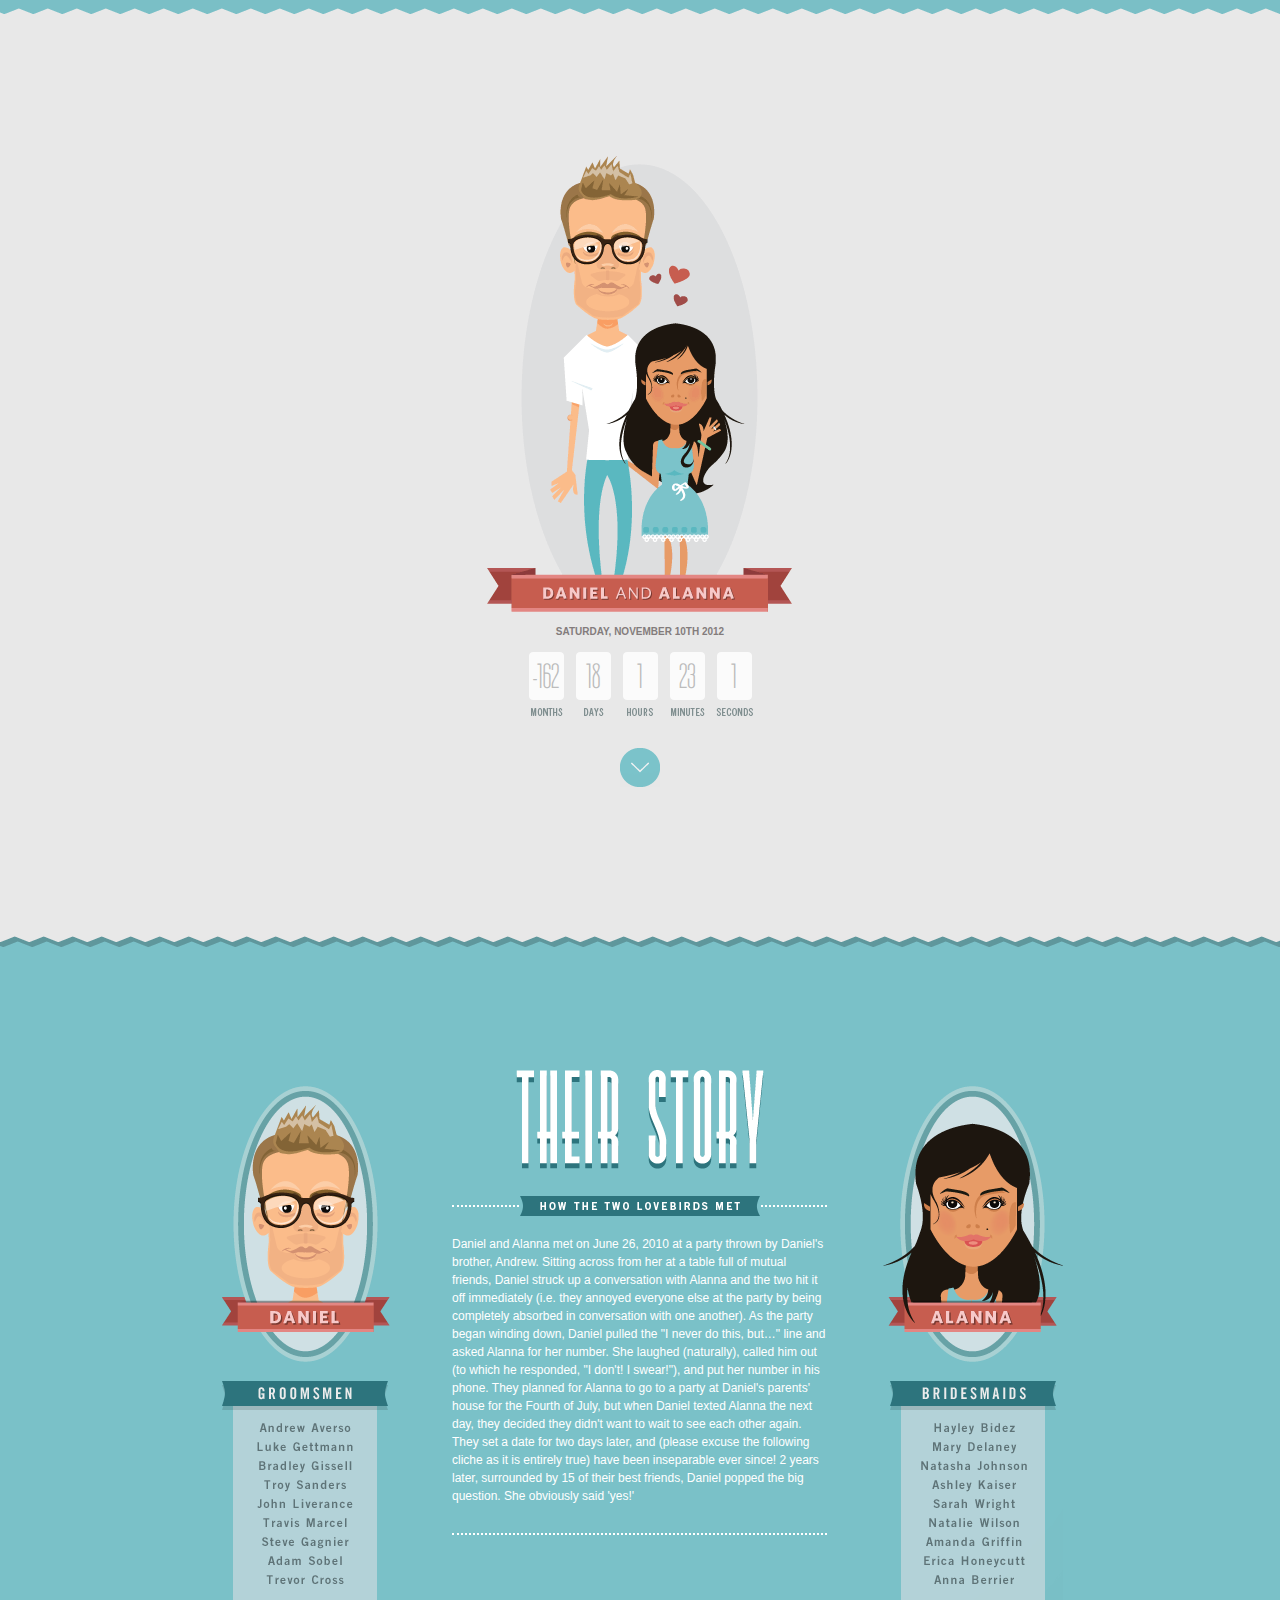
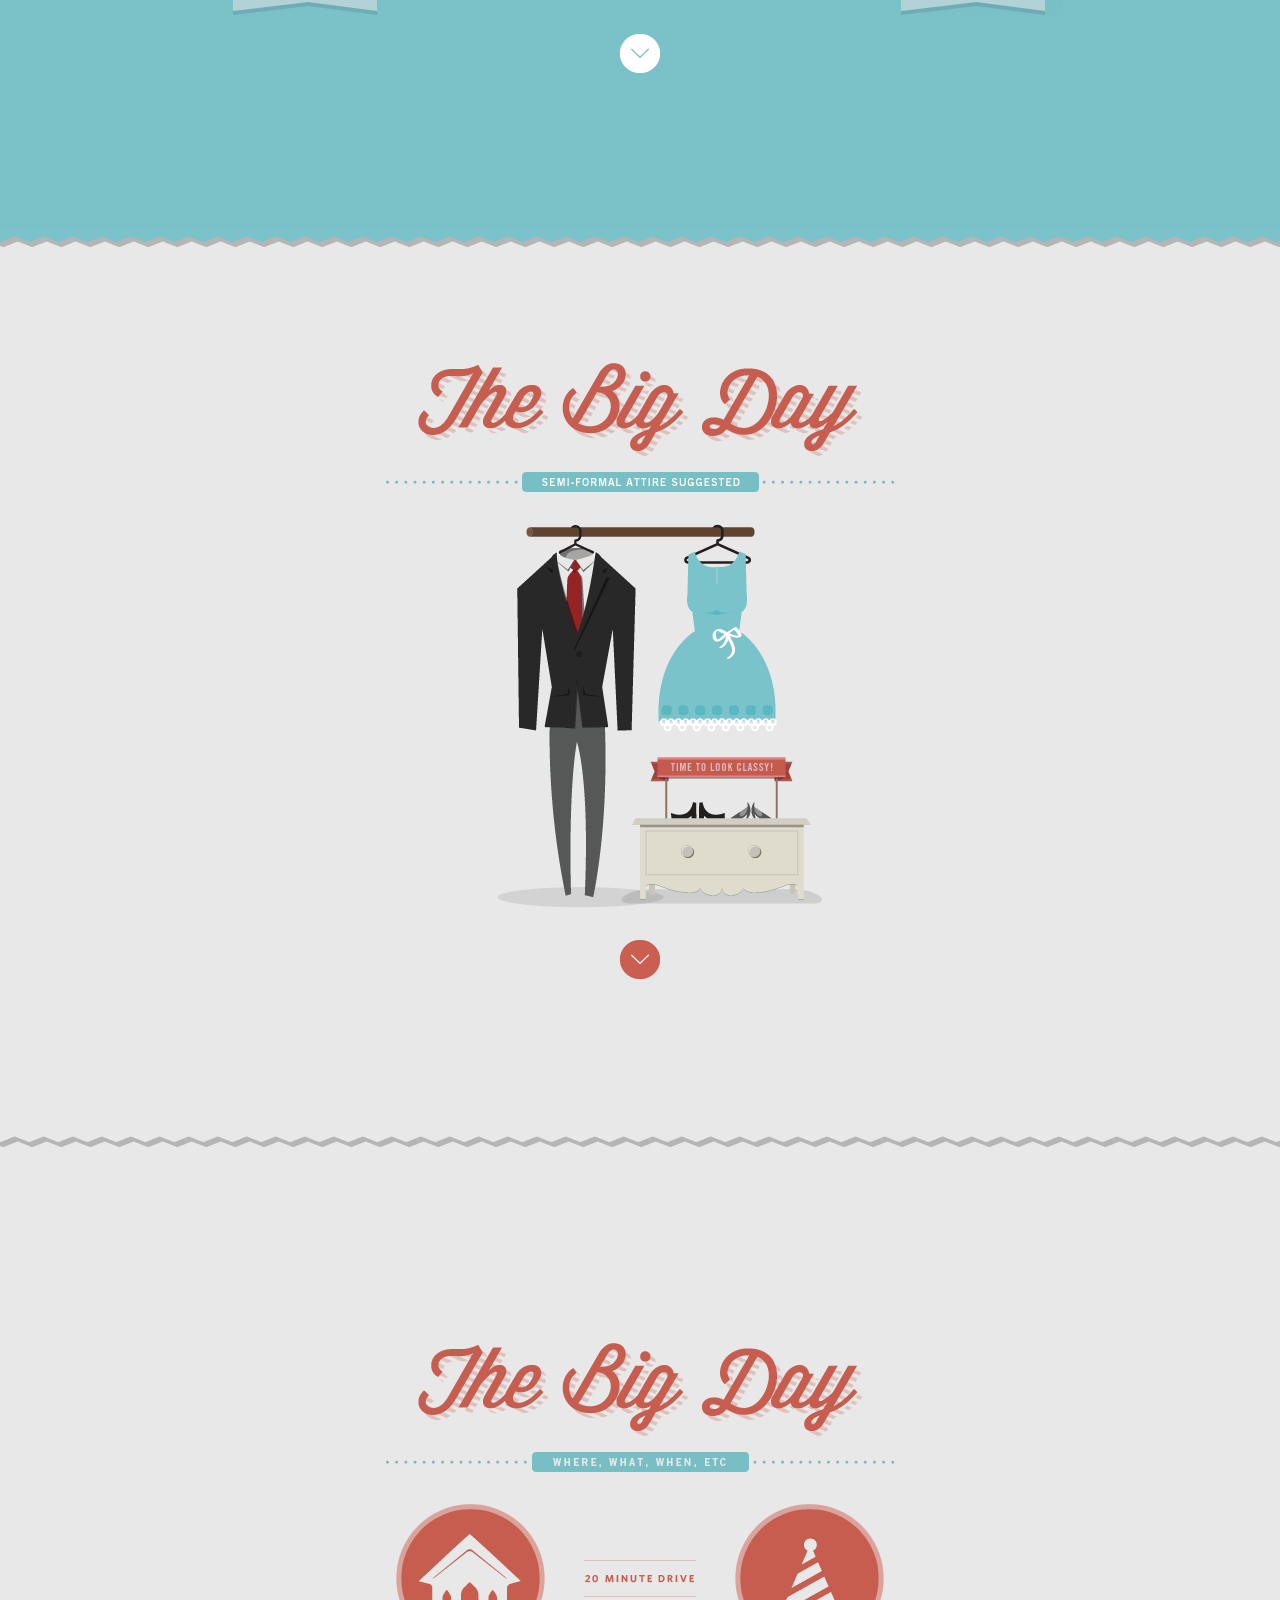
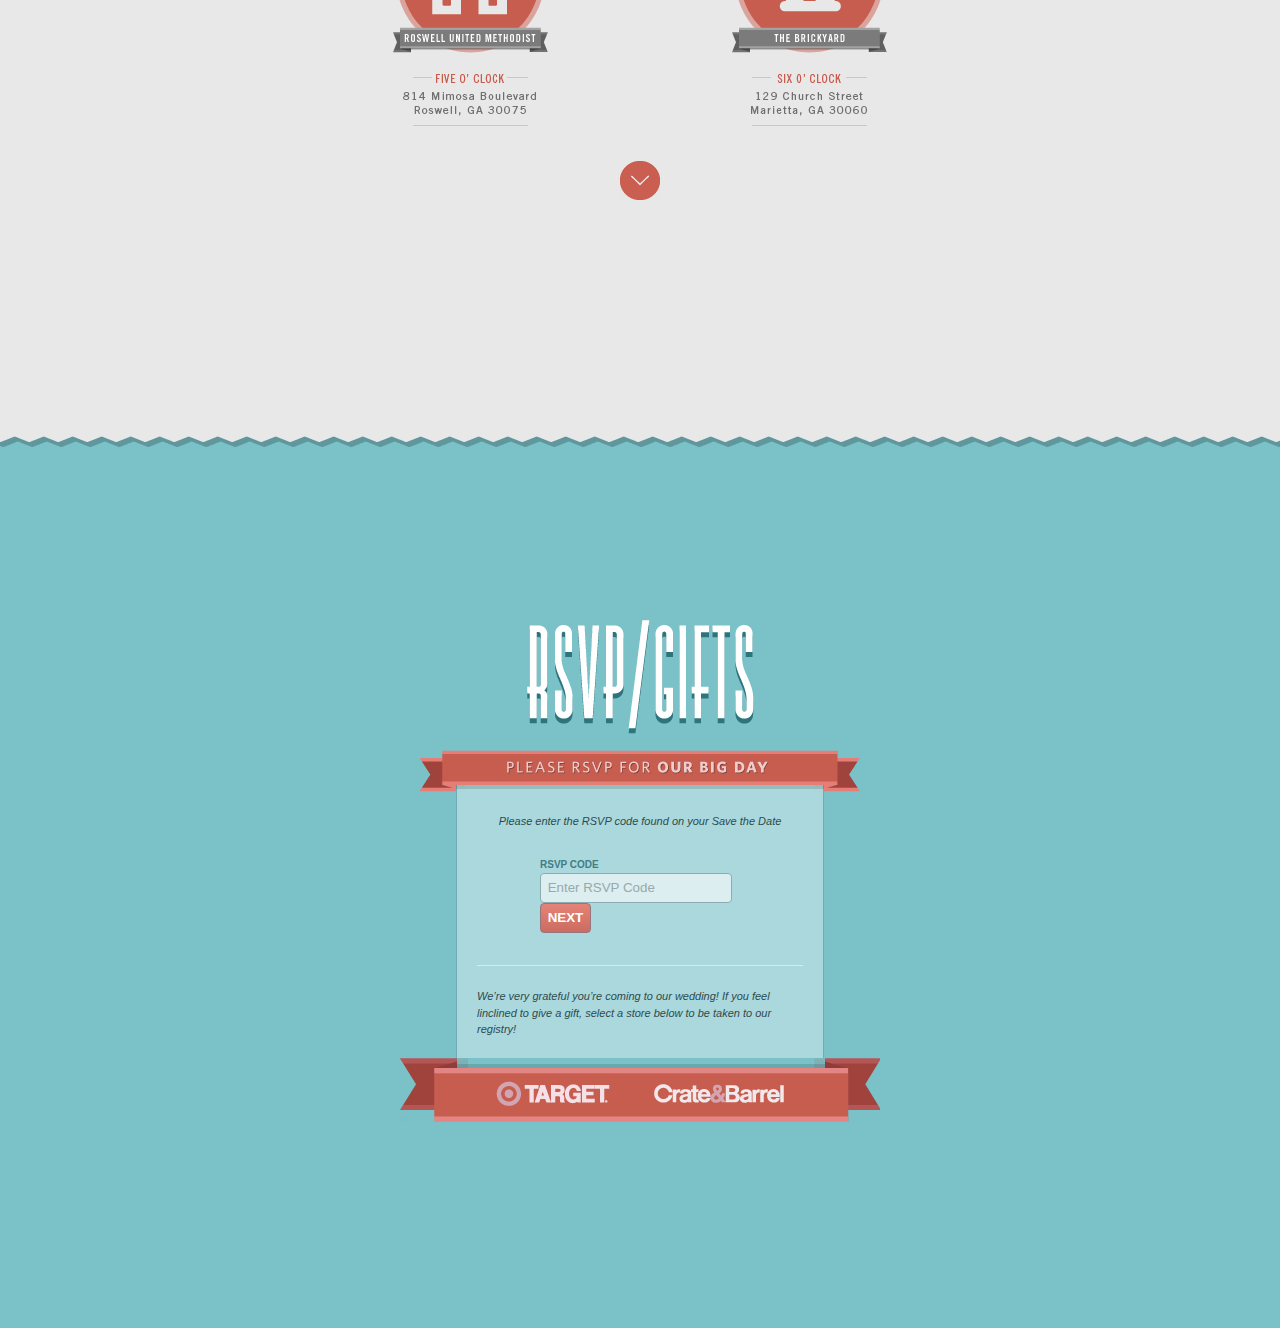
==== index.html @ b8d6d45c "initial commit" ====
<!doctype html>
<!--[if lt IE 7]> <html class="no-js lt-ie9 lt-ie8 lt-ie7" lang="en"> <![endif]-->
<!--[if IE 7]>    <html class="no-js lt-ie9 lt-ie8" lang="en"> <![endif]-->
<!--[if IE 8]>    <html class="no-js lt-ie9" lang="en"> <![endif]-->
<!--[if gt IE 8]><!--> <html class="no-js" lang="en"> <!--<![endif]-->
<head>
  <meta charset="utf-8">
  <meta http-equiv="X-UA-Compatible" content="IE=edge,chrome=1">
  <title>Daniel and Alanna's Wedding</title>
  <meta name="viewport" content="width=device-width, user-scalable=no, maximum-scale=1.0, initial-scale=1.0" />
  <link rel="stylesheet" href="css/styles.css">

  <script src="js/libs/modernizr-2.5.3.min.js"></script>
</head>
<body>
  <!--[if lt IE 7]><p class=chromeframe>Your browser is <em>ancient!</em> <a href="http://browsehappy.com/">Upgrade to a different browser</a> or <a href="http://www.google.com/chromeframe/?redirect=true">install Google Chrome Frame</a> to experience this site.</p><![endif]-->
  <!--[if gte IE 9]>
  <style type="text/css">
    .gradient {
       filter: none;
    }
  </style>
  <![endif]-->

  <section id="countdown">
    <div class="container">
      <h1>Daniel and Alanna</h1>
      <time id="wedding-time" datetime="November 10, 2012 17:00:00">Saturday, November 10th 2012</time>
      <time id="until-wedding">
        <div class="months"></div>
        <div class="days"></div>
        <div class="hours"></div>
        <div class="minutes"></div>
        <div class="seconds"></div>
      </time>
    </div>
    <div class="edge"></div>
  </section>

  <section id="their-story">
    <div class="container">
      <div class="portrait daniel">
        <figure>
          <img src="img/daniel.png" alt="Daniel the groom">
        </figure>
        <figure>
          <img src="img/groomsmen.png" alt="The Groomsmen">
        </figure>
      </div>
      <div class="story">
        <h2>Their Story</h2>
        <h4>How the Two Lovebirds Met</h4>
        <div class="story-text">
          <p>Daniel and Alanna met on June 26, 2010 at a party thrown by Daniel's brother, Andrew. Sitting across from her at a table full of mutual friends, Daniel struck up a conversation with Alanna and the two hit it off immediately (i.e. they annoyed everyone else at the party by being completely absorbed in conversation with one another). As the party began winding down, Daniel pulled the "I never do this, but…" line and asked Alanna for her number. She laughed (naturally), called him out (to which he responded, "I don't! I swear!"), and put her number in his phone. They planned for Alanna to go to a party at Daniel's parents' house for the Fourth of July, but when Daniel texted Alanna the next day, they decided they didn't want to wait to see each other again. They set a date for two days later, and (please excuse the following cliche as it is entirely true) have been inseparable ever since! 2 years later, surrounded by 15 of their best friends, Daniel popped the big question. She obviously said 'yes!'</p>
        </div>
      </div>
      <div class="portrait alanna">
        <figure>
          <img src="img/alanna.png" alt="Alanna the bride">
        </figure>
        <figure>
          <img src="img/bridesmaids.png" alt="The Bridesmaids">
        </figure>
      </div>
    </div>
    <div class="edge"></div>
  </section>

  <section id="clothes">
    <div class="container">
      <h1>The Big Day</h1>
      <h3>Semi-Formal Attire Suggested</h3>
      <figure></figure>
    </div>
    <div class="edge"></div>
  </section>

  <section id="directions">
    <div class="container">
      <h1>The Big Day</h1>
      <h3>Where, What, When, Etc</h3>
      <a class="location roswell-united" href="https://maps.google.com/maps?q=814+mimosa+blvd+roswell+ga&hnear=814+Mimosa+Blvd,+Roswell,+Georgia+30075&gl=us&t=m&z=16">Roswell United Methodist Church</a>
      <div class="drive">20 Minute Drive</div>
      <a class="location brickyard" href="https://maps.google.com/maps?q=129+Church+Street,+Marietta,+GA&hl=en&sll=34.021044,-84.363713&sspn=0.014957,0.015707&oq=129+church+street+mari&gl=us&hnear=129+Church+St,+Marietta,+Georgia+30060&t=m&z=17">The Brickyard</a>
    </div>
    <div class="edge"></div>
  </section>

  <section id="rsvp">
    <div class="container">
      <h1>RSVP/GIFTS</h1>
      <h3>Please RSVP For Our Big Day</h3>
      <div class="inner-form">
        <div class="code">
          <em>Please enter the RSVP code found on your Save the Date</em>
          <div class="rsvp-code">
            <label for="rsvp-input">RSVP Code</label>
            <input id="rsvp-input" type="text" title="Enter RSVP Code">
            <button id="rsvp-submit" class="submit">Next</button>
          </div>
        </div>
        <p>We’re very grateful you’re coming to our wedding! If you feel linclined to give a gift, select a store below to be taken to our registry!</p>
      </div>
      <footer>
        <a class="target" href="http://www.target.com/wedd/registry/7p5FAXwkUhWuzwPChYhQJQ"></a>
        <a class="cb" href="http://www.crateandbarrel.com/"></a>
      </footer>
    </div>
  </section>

  <script src="//ajax.googleapis.com/ajax/libs/jquery/1.7.1/jquery.min.js"></script>
  <script>window.jQuery || document.write('<script src="js/libs/jquery-1.7.1.min.js"><\/script>')</script>
  <script src="js/libs/jquery.scrollTo.js"></script>
  <script src="js/averso.home.js"></script>

  <script>
    var _gaq=[['_setAccount','UA-34333397-1'],['_trackPageview']];
    (function(d,t){var g=d.createElement(t),s=d.getElementsByTagName(t)[0];
    g.src=('https:'==location.protocol?'//ssl':'//www')+'.google-analytics.com/ga.js';
    s.parentNode.insertBefore(g,s)}(document,'script'));
  </script>
</body>
</html>
---- css/styles.css ----
@import url(http://fonts.googleapis.com/css?family=Tulpen+One);
html, body, div, span, applet, object, iframe,
h1, h2, h3, h4, h5, h6, p, blockquote, pre,
a, abbr, acronym, address, big, cite, code,
del, dfn, em, img, ins, kbd, q, s, samp,
small, strike, strong, sub, sup, tt, var,
b, u, i, center,
dl, dt, dd, ol, ul, li,
fieldset, form, label, legend,
table, caption, tbody, tfoot, thead, tr, th, td,
article, aside, canvas, details, embed,
figure, figcaption, footer, header, hgroup,
menu, nav, output, ruby, section, summary,
time, mark, audio, video {
  margin: 0;
  padding: 0;
  border: 0;
  font-size: 100%;
  font: inherit;
  vertical-align: baseline; }

article, aside, details, figcaption, figure,
footer, header, hgroup, menu, nav, section {
  display: block; }

body {
  line-height: 1; }

ol, ul {
  list-style: none; }

blockquote, q {
  quotes: none; }

blockquote:before, blockquote:after,
q:before, q:after {
  content: '';
  content: none; }

table {
  border-collapse: collapse;
  border-spacing: 0; }

body {
  font-family: Verdana, tahoma, sans-serif; }

section {
  position: relative;
  width: 100%;
  padding-top: 28px; }
  section .container {
    position: relative;
    max-width: 960px;
    margin: 0 auto;
    text-align: center;
    -webkit-transition-property: top;
    -webkit-transition-duration: 20ms; }
    section .container:after {
      content: ".";
      display: block;
      height: 0;
      clear: both;
      visibility: hidden;
      zoom: 1; }
  section nav {
    width: 40px;
    height: 39px;
    margin: 2em auto 0 auto;
    cursor: pointer;
    clear: both;
    background-image: url("../img/nav-btns.png"); }
    @media (-webkit-min-device-pixel-ratio: 2), (-moz-min-device-pixel-ratio: 2) {
      section nav {
        background-image: url("../img/nav-btns@2x.png");
        -webkit-background-size: 40px 39px; } }
  section .edge {
    position: absolute;
    bottom: -19px;
    left: 0;
    display: block;
    border: 0;
    width: 100%;
    height: 19px;
    margin: 0;
    background-image: url("../img/topper.png");
    background-color: transparent;
    background-repeat: repeat-x;
    background-position: top left; }
  @media screen and (max-width: 520px) {
    section {
      padding: 42px 0; }
      section nav {
        display: none; } }

#countdown, #clothes, #directions {
  background-color: #e8e8e8; }

#their-story, #rsvp {
  background-color: #7ac1c8; }

#countdown h1 {
  display: block;
  width: 306px;
  height: 457px;
  font-size: 1px;
  color: #E8E8E8;
  margin: 0 auto;
  background-image: url("../img/bride-and-groom.png");
  background-position: top center;
  background-repeat: no-repeat; }
  @media (-webkit-min-device-pixel-ratio: 2), (-moz-min-device-pixel-ratio: 2) {
    #countdown h1 {
      background-image: url("../img/bride-and-groom@2x.png");
      -webkit-background-size: 306px 457px; } }
#countdown:before {
  content: ' ';
  position: absolute;
  top: 0;
  left: 0;
  display: block;
  border: 0;
  width: 100%;
  height: 14px;
  margin: 0;
  background-image: url("../img/topper-dark.png");
  background-repeat: repeat-x;
  background-position: top left; }
#countdown #wedding-time {
  color: #837c7c;
  font-size: 10px;
  font-weight: bold;
  text-align: center;
  text-transform: uppercase;
  margin: 1.5em 0;
  display: block; }
#countdown #until-wedding {
  display: block;
  width: 235px;
  margin: 0 auto 0 auto;
  font-family: 'Tulpen One', cursive;
  font-size: 36px;
  color: #bcbcbc; }
  #countdown #until-wedding:after {
    content: ".";
    display: block;
    height: 0;
    clear: both;
    visibility: hidden;
    zoom: 1; }
  #countdown #until-wedding div {
    display: block;
    float: left;
    width: 37px;
    height: 57px;
    padding-top: 7px;
    margin: 0 5px;
    background-image: url("../img/countdown-sprite.png");
    background-position: no-repeat; }
    @media (-webkit-min-device-pixel-ratio: 2), (-moz-min-device-pixel-ratio: 2) {
      #countdown #until-wedding div {
        background-image: url("../img/countdown-sprite@2x.png");
        -webkit-background-size: 37px 320px; } }
  #countdown #until-wedding .days {
    background-position: 0 -64px; }
  #countdown #until-wedding .hours {
    background-position: 0 -128px; }
  #countdown #until-wedding .minutes {
    background-position: 0 -192px; }
  #countdown #until-wedding .seconds {
    background-position: 0 -256px; }
@media screen and (max-width: 520px) {
  #countdown {
    padding-top: 28px; }
    #countdown h1 {
      width: 240px;
      height: 319px;
      background-image: url("../img/bride-and-groom-mobile.png"); }
    #countdown #wedding-time {
      margin: 1em 0; } }
    @media screen and (max-width: 520px) and (-webkit-min-device-pixel-ratio: 2), screen and (max-width: 520px) and (-moz-min-device-pixel-ratio: 2) {
      #countdown h1 {
        background-image: url("../img/bride-and-groom-mobile@2x.png");
        -webkit-background-size: 240px 319px; } }

#their-story .portrait {
  width: 180px;
  float: left;
  margin: 0 56px; }
  #their-story .portrait figure {
    margin: 1em 0; }
#their-story .story {
  width: 375px;
  float: left;
  margin-bottom: 2em; }
  #their-story .story h2 {
    position: relative;
    width: 248px;
    height: 99px;
    text-indent: -3000px;
    overflow: hidden;
    margin: 0 auto;
    background-image: url("../img/their-story.png");
    background-repeat: no-repeat;
    background-position: top center; }
    @media (-webkit-min-device-pixel-ratio: 2), (-moz-min-device-pixel-ratio: 2) {
      #their-story .story h2 {
        background-image: url("../img/their-story@2x.png");
        -webkit-background-size: 248px 99px; } }
  #their-story .story h4 {
    position: relative;
    width: 240px;
    height: 20px;
    top: 11px;
    text-indent: -3000px;
    overflow: hidden;
    background-image: url("../img/their-story-banner.png");
    background-repeat: no-repeat;
    background-position: top left;
    margin: 1em auto 0 auto; }
    @media (-webkit-min-device-pixel-ratio: 2), (-moz-min-device-pixel-ratio: 2) {
      #their-story .story h4 {
        background-image: url("../img/their-story-banner@2x.png");
        -webkit-background-size: 240px 20px; } }
  #their-story .story .story-text {
    border-top: 2px dotted white;
    border-bottom: 2px dotted white;
    padding: 1em 0; }
  #their-story .story p {
    color: #ffffff;
    font-size: 12px;
    line-height: 1.5em;
    text-align: left;
    margin: 1em 0; }
#their-story .edge {
  background-position: 0 -19px; }
#their-story nav {
  background-position: 0 -39px; }
@media screen and (max-width: 1000px) {
  #their-story .portrait {
    display: none; }
  #their-story .story {
    float: none;
    margin: 0 auto; } }
@media screen and (max-width: 400px) {
  #their-story .story {
    width: 300px;
    font-size: 9px; } }

#clothes h1 {
  width: 445px;
  height: 93px;
  text-indent: -3000px;
  overflow: hidden;
  margin: 0 auto;
  background-image: url("../img/big-day.png");
  background-repeat: no-repeat;
  background-position: top center; }
  @media (-webkit-min-device-pixel-ratio: 2), (-moz-min-device-pixel-ratio: 2) {
    #clothes h1 {
      background-image: url("../img/big-day@2x.png");
      -webkit-background-size: 445px 93px; } }
#clothes h3 {
  max-width: 509px;
  height: 20px;
  text-indent: -3000px;
  overflow: hidden;
  background-image: url("../img/semi-formal-banner.png");
  background-repeat: no-repeat;
  background-position: top center;
  margin: 1em auto 2em auto; }
  @media (-webkit-min-device-pixel-ratio: 2), (-moz-min-device-pixel-ratio: 2) {
    #clothes h3 {
      background-image: url("../img/semi-formal-banner@2x.png");
      -webkit-background-size: 509px 20px; } }
#clothes figure {
  width: 363px;
  height: 384px;
  margin: 0 auto;
  background-image: url("../img/clothes.png");
  background-repeat: no-repeat;
  background-position: top center; }
  @media (-webkit-min-device-pixel-ratio: 2), (-moz-min-device-pixel-ratio: 2) {
    #clothes figure {
      background-image: url("../img/clothes@2x.png");
      -webkit-background-size: 363px 384px; } }
#clothes nav {
  background-position: 0 -78px; }
@media screen and (max-width: 600px) {
  #clothes h1 {
    width: 280px;
    height: 59px;
    background-image: url("../img/big-day-mobile.png"); }
  #clothes figure {
    width: 261px;
    height: 289px;
    background-image: url("../img/clothes-mobile.png"); } }
  @media screen and (max-width: 600px) and (-webkit-min-device-pixel-ratio: 2), screen and (max-width: 600px) and (-moz-min-device-pixel-ratio: 2) {
    #clothes h1 {
      background-image: url("../img/big-day-mobile@2x.png");
      -webkit-background-size: 280px 59px; } }
  @media screen and (max-width: 600px) and (-webkit-min-device-pixel-ratio: 2), screen and (max-width: 600px) and (-moz-min-device-pixel-ratio: 2) {
    #clothes figure {
      background-image: url("../img/clothes-mobile@2x.png");
      -webkit-background-size: 261px 289px; } }

#directions h1 {
  width: 445px;
  height: 93px;
  text-indent: -3000px;
  overflow: hidden;
  margin: 0 auto;
  background-image: url("../img/big-day.png");
  background-repeat: no-repeat;
  background-position: top center; }
  @media (-webkit-min-device-pixel-ratio: 2), (-moz-min-device-pixel-ratio: 2) {
    #directions h1 {
      background-image: url("../img/big-day@2x.png");
      -webkit-background-size: 445px 93px; } }
#directions h3 {
  max-width: 509px;
  height: 20px;
  text-indent: -3000px;
  overflow: hidden;
  background-image: url("../img/where-banner.png");
  background-repeat: no-repeat;
  background-position: top center;
  margin: 1em auto 2em auto; }
  @media (-webkit-min-device-pixel-ratio: 2), (-moz-min-device-pixel-ratio: 2) {
    #directions h3 {
      background-image: url("../img/where-banner@2x.png");
      -webkit-background-size: 509px 20px; } }
#directions .location, #directions .drive {
  display: inline-block;
  margin: 0 1em;
  background-repeat: no-repeat;
  background-position: center center;
  text-indent: -3000px;
  overflow: hidden; }
#directions .roswell-united {
  width: 155px;
  height: 222px;
  background-image: url("../img/roswell-united.png"); }
  @media (-webkit-min-device-pixel-ratio: 2), (-moz-min-device-pixel-ratio: 2) {
    #directions .roswell-united {
      background-image: url("../img/roswell-united@2x.png");
      -webkit-background-size: 155px 222px; } }
#directions .drive {
  vertical-align: top;
  width: 112px;
  height: 150px;
  background-image: url("../img/20-min.png"); }
  @media (-webkit-min-device-pixel-ratio: 2), (-moz-min-device-pixel-ratio: 2) {
    #directions .drive {
      background-image: url("../img/20-min@2x.png");
      -webkit-background-size: 112px 37px; } }
#directions .brickyard {
  width: 155px;
  height: 222px;
  background-image: url("../img/brickyard.png"); }
  @media (-webkit-min-device-pixel-ratio: 2), (-moz-min-device-pixel-ratio: 2) {
    #directions .brickyard {
      background-image: url("../img/brickyard@2x.png");
      -webkit-background-size: 155px 222px; } }
#directions nav {
  background-position: 0 -78px; }
@media screen and (max-width: 600px) {
  #directions h1 {
    width: 280px;
    height: 59px;
    background-image: url("../img/big-day-mobile.png"); }
  #directions .location {
    display: block;
    margin: 1em auto; }
  #directions .roswell-united {
    width: 155px;
    height: 265px;
    background-image: url("../img/roswell-united-mobile.png"); }
  #directions .drive {
    display: block;
    margin: 0 auto;
    vertical-align: top;
    width: 217px;
    height: 22px;
    margin: 4em auto;
    background-image: url("../img/20-min-mobile.png"); }
  #directions .brickyard {
    width: 155px;
    height: 265px;
    background-image: url("../img/brickyard-mobile.png"); } }
  @media screen and (max-width: 600px) and (-webkit-min-device-pixel-ratio: 2), screen and (max-width: 600px) and (-moz-min-device-pixel-ratio: 2) {
    #directions h1 {
      background-image: url("../img/big-day-mobile@2x.png");
      -webkit-background-size: 280px 59px; } }
  @media screen and (max-width: 600px) and (-webkit-min-device-pixel-ratio: 2), screen and (max-width: 600px) and (-moz-min-device-pixel-ratio: 2) {
    #directions .roswell-united {
      background-image: url("../img/roswell-united-mobile@2x.png");
      -webkit-background-size: 155px 265px; } }
  @media screen and (max-width: 600px) and (-webkit-min-device-pixel-ratio: 2), screen and (max-width: 600px) and (-moz-min-device-pixel-ratio: 2) {
    #directions .drive {
      background-image: url("../img/20-min-mobile@2x.png");
      -webkit-background-size: 217px 22px; } }
  @media screen and (max-width: 600px) and (-webkit-min-device-pixel-ratio: 2), screen and (max-width: 600px) and (-moz-min-device-pixel-ratio: 2) {
    #directions .brickyard {
      background-image: url("../img/brickyard-mobile@2x.png");
      -webkit-background-size: 155px 265px; } }

#rsvp h1, #rsvp h3, #rsvp h4 {
  width: 227px;
  height: 114px;
  text-indent: -3000px;
  overflow: hidden;
  margin: 0 auto;
  background-image: url("../img/rsvp-title.png");
  background-repeat: no-repeat; }
  @media (-webkit-min-device-pixel-ratio: 2), (-moz-min-device-pixel-ratio: 2) {
    #rsvp h1, #rsvp h3, #rsvp h4 {
      background-image: url("../img/rsvp-title@2x.png");
      -webkit-background-size: 227px 114px; } }
#rsvp h3 {
  width: 440px;
  height: 42px;
  margin: 1em auto 0 auto;
  background-image: url("../img/rsvp-header.png"); }
  @media (-webkit-min-device-pixel-ratio: 2), (-moz-min-device-pixel-ratio: 2) {
    #rsvp h3 {
      background-image: url("../img/rsvp-header@2x.png");
      -webkit-background-size: 440px 42px; } }
#rsvp footer {
  width: 480px;
  height: 64px;
  margin: 0 auto;
  background-image: url("../img/rsvp-footer.png"); }
  @media (-webkit-min-device-pixel-ratio: 2), (-moz-min-device-pixel-ratio: 2) {
    #rsvp footer {
      background-image: url("../img/rsvp-footer@2x.png");
      -webkit-background-size: 480px 64px; } }
  #rsvp footer a {
    display: inline-block;
    position: relative;
    top: 16px;
    height: 42px;
    margin: 0 20px; }
  #rsvp footer .target {
    width: 114px;
    background-image: url("../img/target.png"); }
    @media (-webkit-min-device-pixel-ratio: 2), (-moz-min-device-pixel-ratio: 2) {
      #rsvp footer .target {
        background-image: url("../img/target@2x.png");
        -webkit-background-size: 114px 42px; } }
  #rsvp footer .cb {
    width: 130px;
    background-image: url("../img/crate-barrel.png"); }
    @media (-webkit-min-device-pixel-ratio: 2), (-moz-min-device-pixel-ratio: 2) {
      #rsvp footer .cb {
        background-image: url("../img/crate-barrel@2x.png");
        -webkit-background-size: 130px 42px; } }
#rsvp .inner-form {
  width: 326px;
  padding: 20px;
  background-color: #abd8dc;
  margin: 0 auto;
  border-left: 1px solid #6eadb4;
  border-right: 1px solid #6eadb4; }
  #rsvp .inner-form em {
    font-style: italic;
    font-size: 11px;
    color: #2d4b4f; }
  #rsvp .inner-form .code {
    position: relative; }
  #rsvp .inner-form .error {
    position: absolute;
    top: 80px;
    left: 0;
    width: 100%;
    font-size: 11px;
    color: #2d4b4f; }
    #rsvp .inner-form .error figure {
      position: relative;
      top: 2px;
      left: -5px;
      display: inline-block; }
    #rsvp .inner-form .error a {
      font-weight: bolder;
      color: #e2260c;
      text-decoration: none; }
  #rsvp .inner-form .rsvp-code {
    text-align: left;
    width: 200px;
    margin: 2em auto; }
  #rsvp .inner-form p {
    text-align: left;
    font-style: italic;
    color: #2d4b4f;
    font-size: 11px;
    line-height: 1.5em;
    border-top: 1px solid #d5ecee;
    padding-top: 2em; }
@media screen and (max-width: 520px) {
  #rsvp h1 {
    width: 198px;
    height: 101px;
    background-image: url("../img/rsvp-title-mobile.png"); }
  #rsvp h3 {
    position: relative;
    width: 302px;
    height: 29px;
    margin-top: 1em;
    background-image: url("../img/rsvp-header-mobile.png");
    z-index: 20; }
  #rsvp .inner-form {
    position: relative;
    top: -13px;
    width: 100%;
    padding: 3em 0;
    border-left: 0;
    border-right: 0;
    border-top: 1px solid #6eadb4;
    border-bottom: 1px solid #6eadb4;
    font-size: 9px;
    z-index: 10; }
    #rsvp .inner-form .code {
      margin: 0 10px; }
    #rsvp .inner-form p {
      margin: 0 10px; }
  #rsvp footer {
    width: 100%;
    height: 40px;
    margin: 0;
    border-top: 5px solid #e38683;
    border-bottom: 5px solid #e38683;
    background-image: none;
    background-color: #c75d4f;
    overflow: hidden; }
    #rsvp footer a {
      top: 0;
      margin: 0 15px; } }
  @media screen and (max-width: 520px) and (-webkit-min-device-pixel-ratio: 2), screen and (max-width: 520px) and (-moz-min-device-pixel-ratio: 2) {
    #rsvp h1 {
      background-image: url("../img/rsvp-title-mobile@2x.png");
      -webkit-background-size: 198px 101px; } }
  @media screen and (max-width: 520px) and (-webkit-min-device-pixel-ratio: 2), screen and (max-width: 520px) and (-moz-min-device-pixel-ratio: 2) {
    #rsvp h3 {
      background-image: url("../img/rsvp-header-mobile@2x.png");
      -webkit-background-size: 302px 29px; } }

form {
  text-align: left; }
  form .form-name {
    float: left; }
    form .form-name input {
      width: 145px; }
  form .form-name:first-child {
    margin-right: 10px; }
  form .email {
    clear: both;
    padding-top: 0.5em; }
    form .email input {
      width: 313px; }
  form .attendees {
    clear: both;
    padding: 1em 0;
    color: #ffffff;
    font-size: 12px;
    font-style: italic; }
    form .attendees li {
      float: left;
      margin: 4px 10px 18px 0; }
    form .attendees .text {
      margin-top: 7px; }
      form .attendees .text strong {
        color: #417d85;
        display: inline-block;
        padding: 6px;
        margin: 0 4px;
        background-color: #c7ebee;
        -webkit-border-radius: 5px;
        -moz-border-radius: 5px;
        border-radius: 5px; }
  form .submit-container {
    width: 100%;
    margin-bottom: 1em;
    text-align: right; }
    form .submit-container .submit {
      padding: .5em 1em;
      margin-right: 23px; }
  form.mobile .form-name input {
    width: 130px; }
  form.mobile .email input {
    width: 282px; }
  form.mobile .attendees {
    font-size: 9px; }
  form.mobile .submit-container {
    margin-bottom: 0; }
    form.mobile .submit-container .submit {
      margin-right: 6px; }

input[type=text], textarea {
  margin: 0;
  padding: .5em;
  border: 0;
  color: #98a9ab;
  background-color: #dceef0;
  -webkit-border-radius: 4px;
  -moz-border-radius: 4px;
  border-radius: 4px;
  border: 1px solid #89adb0;
  resize: none; }

input[type=radio] {
  position: relative;
  top: 5px;
  margin: 0 4px 0 0;
  padding: 0;
  border: 0;
  width: 19px;
  height: 19px;
  cursor: pointer;
  content: url("../img/checkbox.png"); }

input[type=radio]:checked {
  content: url("../img/checkbox-checked.png"); }

.submit {
  color: #ffffff;
  text-transform: uppercase;
  border: 1px solid #95757e;
  padding: 0.5em;
  font-weight: bolder;
  -webkit-border-radius: 4px;
  -moz-border-radius: 4px;
  border-radius: 4px;
  background: #e48376;
  /* Old browsers */
  background: -moz-linear-gradient(top, #e48376 0%, #cc6b5f 100%);
  /* FF3.6+ */
  background: -webkit-gradient(linear, left top, left bottom, color-stop(0%, #e48376), color-stop(100%, #cc6b5f));
  /* Chrome,Safari4+ */
  background: -webkit-linear-gradient(top, #e48376 0%, #cc6b5f 100%);
  /* Chrome10+,Safari5.1+ */
  background: -o-linear-gradient(top, #e48376 0%, #cc6b5f 100%);
  /* Opera 11.10+ */
  background: -ms-linear-gradient(top, #e48376 0%, #cc6b5f 100%);
  /* IE10+ */
  filter: progid:DXImageTransform.Microsoft.gradient(startColorstr='#e48376', endColorstr='#cc6b5f',GradientType=0 );
  /* IE6-8 */
  cursor: pointer; }
  .submit:hover, .submit:active {
    background: #cc6b5f;
    /* Old browsers */
    background: -moz-linear-gradient(top, #cc6b5f 0%, #e48376 100%);
    /* FF3.6+ */
    background: -webkit-gradient(linear, left top, left bottom, color-stop(0%, #cc6b5f), color-stop(100%, #e48376));
    /* Chrome,Safari4+ */
    background: -webkit-linear-gradient(top, #cc6b5f 0%, #e48376 100%);
    /* Chrome10+,Safari5.1+ */
    background: -o-linear-gradient(top, #cc6b5f 0%, #e48376 100%);
    /* Opera 11.10+ */
    background: -ms-linear-gradient(top, #cc6b5f 0%, #e48376 100%);
    /* IE10+ */
    filter: progid:DXImageTransform.Microsoft.gradient(startColorstr='#cc6b5f', endColorstr='#e48376',GradientType=0 );
    /* IE6-8 */ }

input.entered, textarea {
  color: #2d4b4f; }

label {
  font-size: 10px;
  color: #417d85;
  clear: both;
  font-weight: bolder;
  display: block;
  text-transform: uppercase;
  margin-bottom: 0.25em;
  cursor: pointer; }

textarea {
  width: 313px; }

form.mobile textarea {
  width: 282px; }
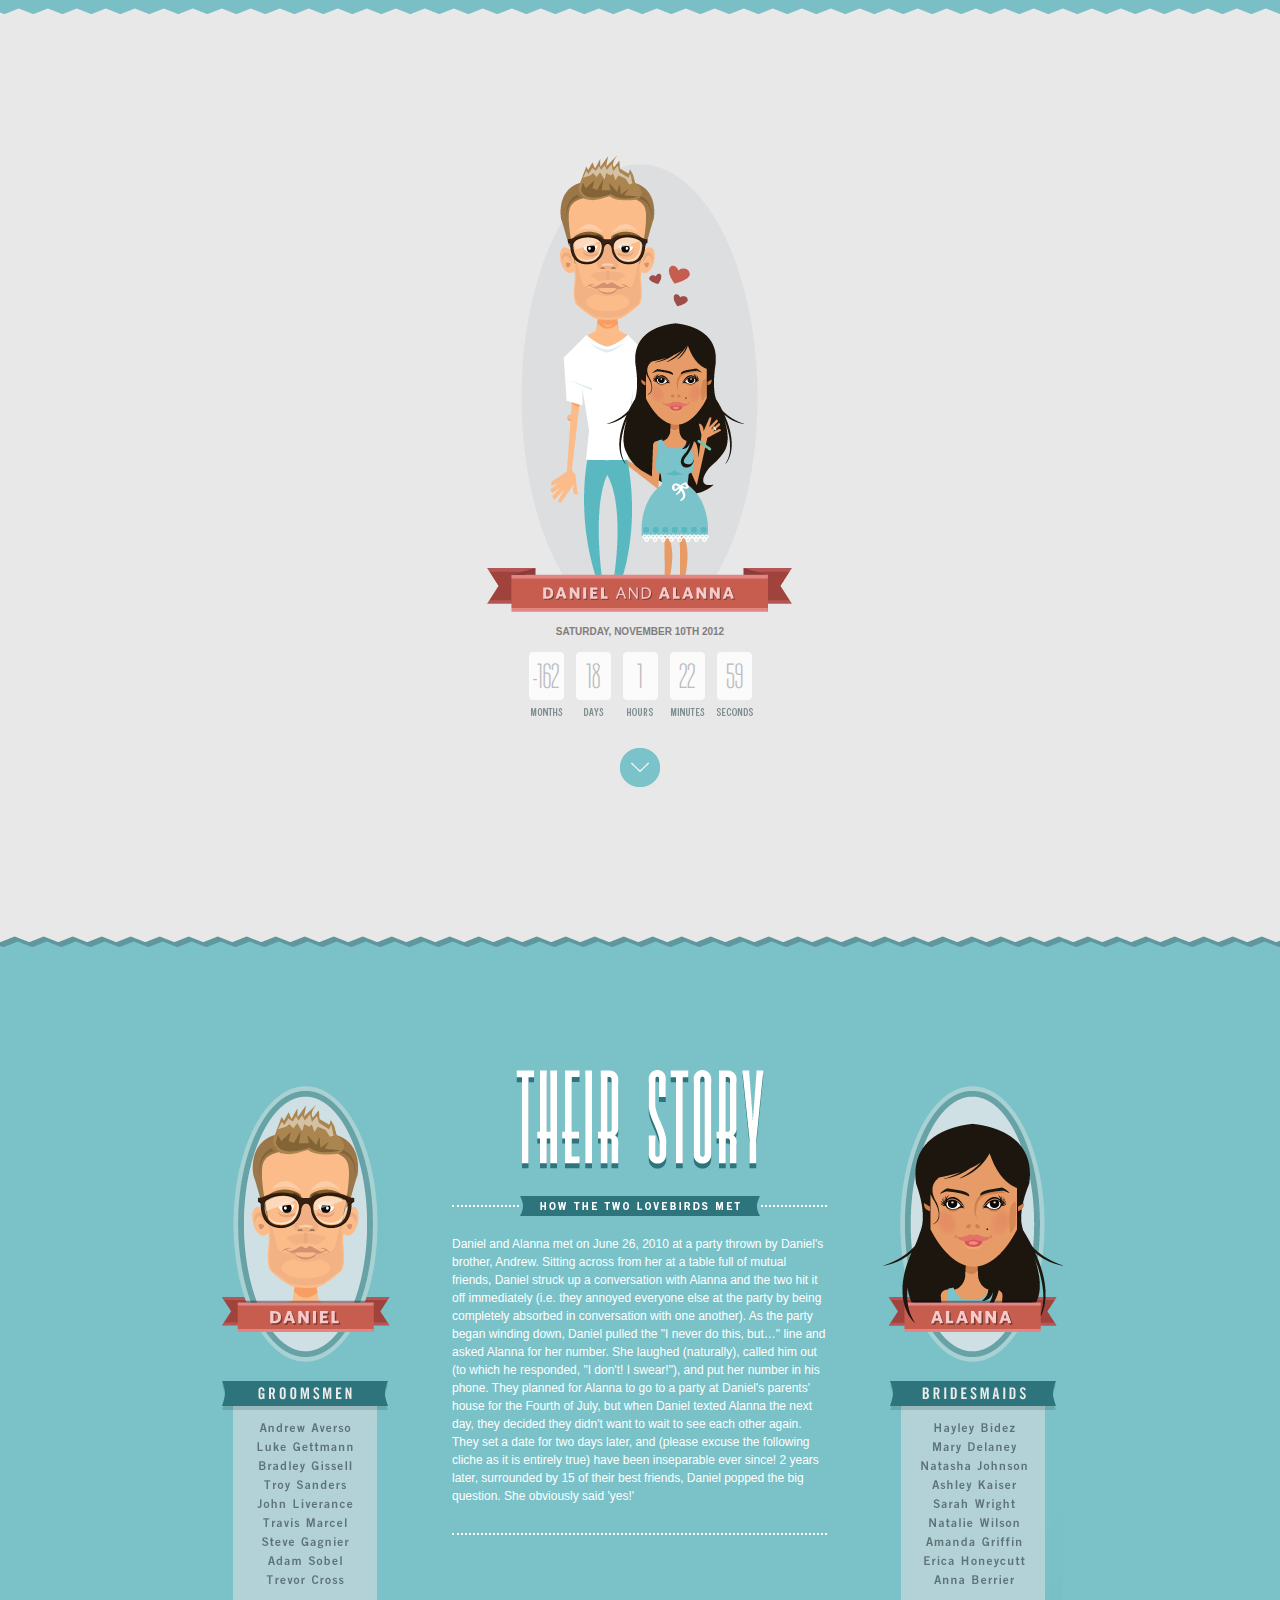
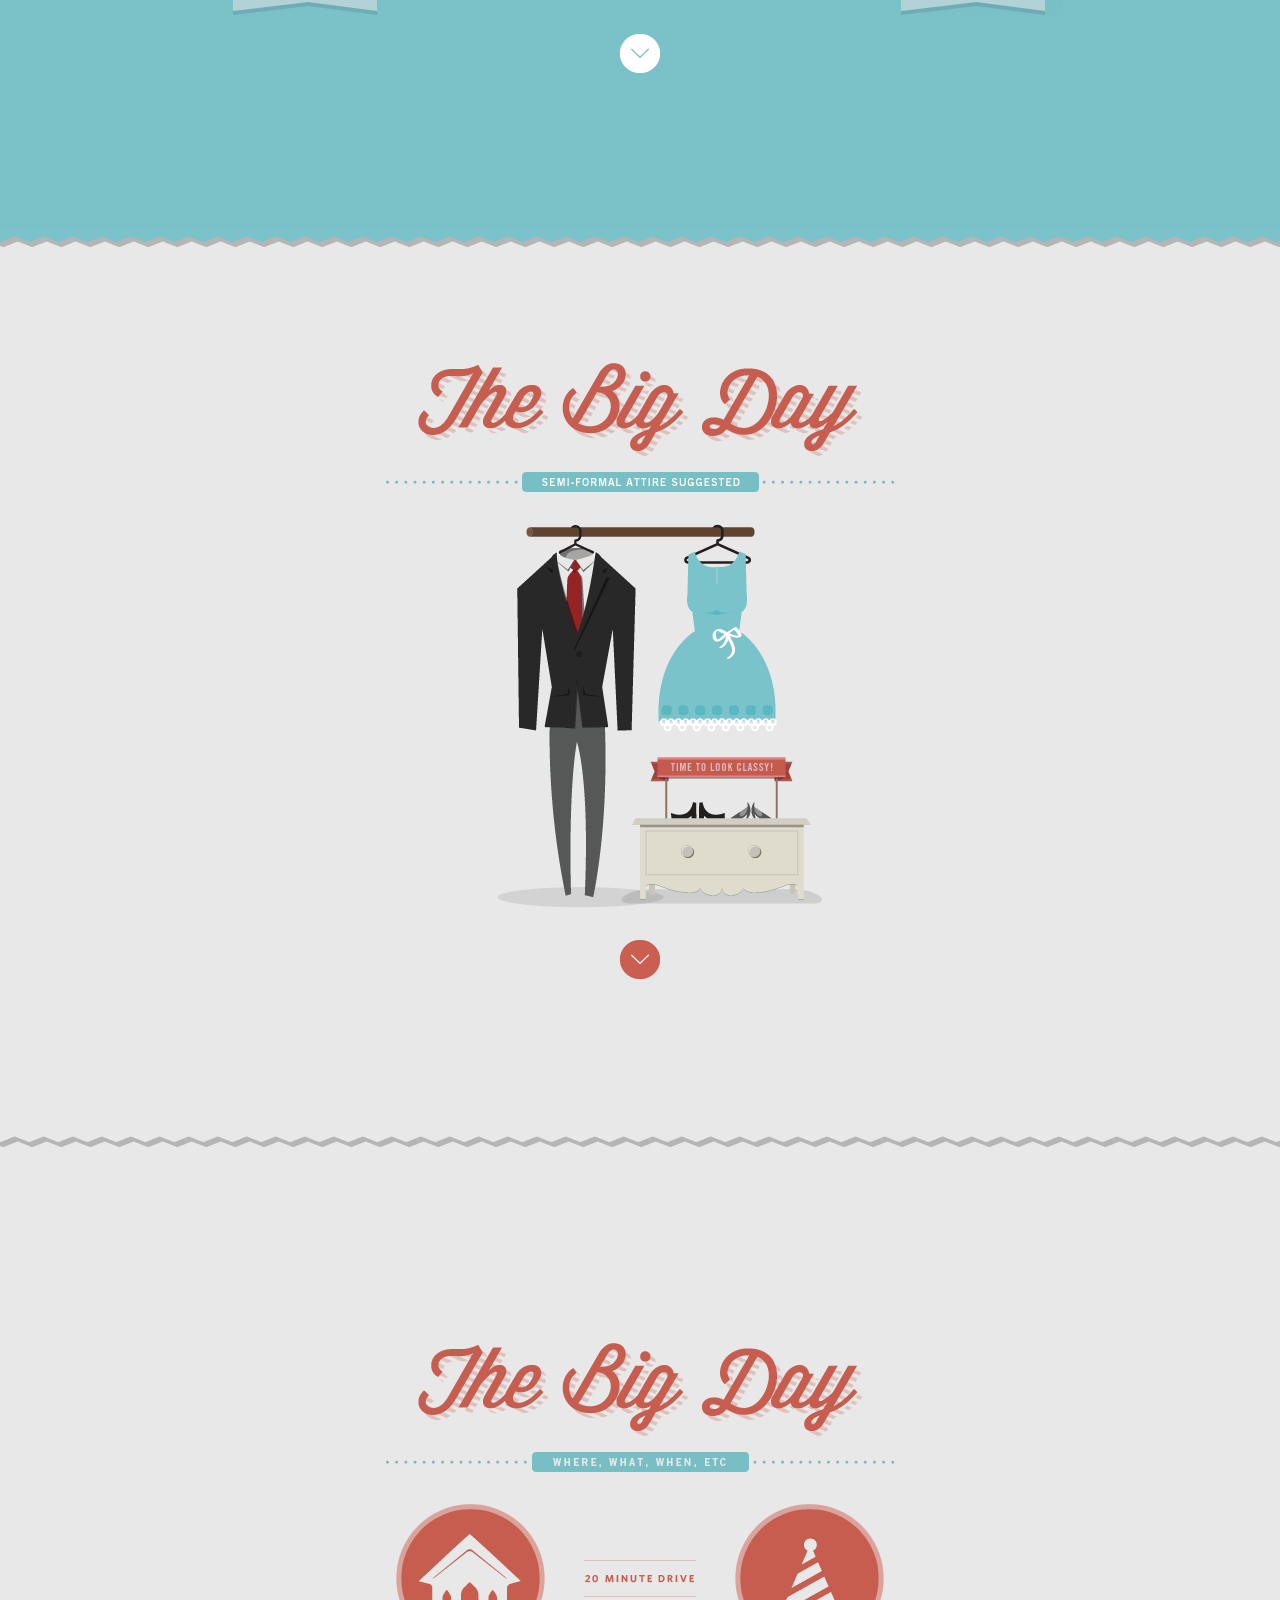
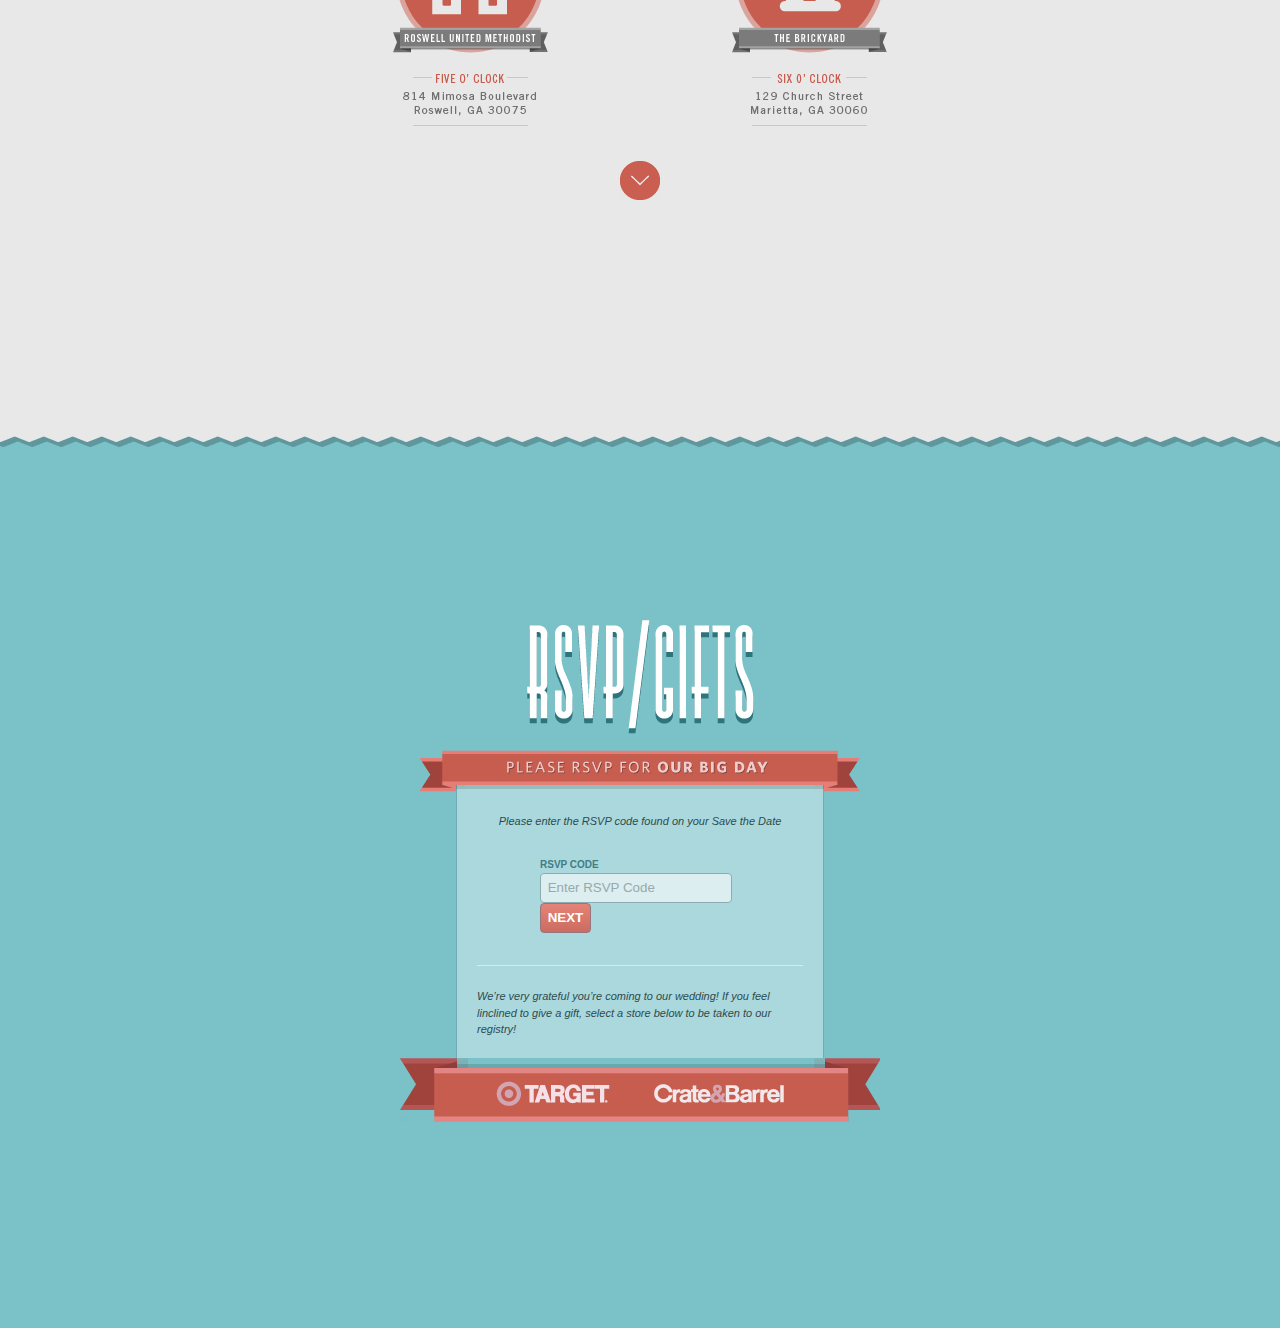
==== commit cc5e5087: "just a bit of cleanup" ====
--- a/index.html
+++ b/index.html
@@ -2,19 +2,23 @@
 <!--[if lt IE 7]> <html class="no-js lt-ie9 lt-ie8 lt-ie7" lang="en"> <![endif]-->
 <!--[if IE 7]>    <html class="no-js lt-ie9 lt-ie8" lang="en"> <![endif]-->
 <!--[if IE 8]>    <html class="no-js lt-ie9" lang="en"> <![endif]-->
-<!--[if gt IE 8]><!--> <html class="no-js" lang="en"> <!--<![endif]-->
+<!--[if gt IE 8]><!-->
+<html class="no-js" lang="en">
+<!--<![endif]-->
+
 <head>
-  <meta charset="utf-8">
-  <meta http-equiv="X-UA-Compatible" content="IE=edge,chrome=1">
-  <title>Daniel and Alanna's Wedding</title>
-  <meta name="viewport" content="width=device-width, user-scalable=no, maximum-scale=1.0, initial-scale=1.0" />
-  <link rel="stylesheet" href="css/styles.css">
+    <meta charset="utf-8">
+    <meta http-equiv="X-UA-Compatible" content="IE=edge,chrome=1">
+    <title>Daniel and Alanna's Wedding</title>
+    <meta name="viewport" content="width=device-width, user-scalable=no, maximum-scale=1.0, initial-scale=1.0" />
+    <link rel="stylesheet" href="css/styles.css">
 
-  <script src="js/libs/modernizr-2.5.3.min.js"></script>
+    <script src="js/libs/modernizr-2.5.3.min.js"></script>
 </head>
+
 <body>
-  <!--[if lt IE 7]><p class=chromeframe>Your browser is <em>ancient!</em> <a href="http://browsehappy.com/">Upgrade to a different browser</a> or <a href="http://www.google.com/chromeframe/?redirect=true">install Google Chrome Frame</a> to experience this site.</p><![endif]-->
-  <!--[if gte IE 9]>
+    <!--[if lt IE 7]><p class=chromeframe>Your browser is <em>ancient!</em> <a href="http://browsehappy.com/">Upgrade to a different browser</a> or <a href="http://www.google.com/chromeframe/?redirect=true">install Google Chrome Frame</a> to experience this site.</p><![endif]-->
+    <!--[if gte IE 9]>
   <style type="text/css">
     .gradient {
        filter: none;
@@ -22,102 +26,111 @@
   </style>
   <![endif]-->
 
-  <section id="countdown">
-    <div class="container">
-      <h1>Daniel and Alanna</h1>
-      <time id="wedding-time" datetime="November 10, 2012 17:00:00">Saturday, November 10th 2012</time>
-      <time id="until-wedding">
-        <div class="months"></div>
-        <div class="days"></div>
-        <div class="hours"></div>
-        <div class="minutes"></div>
-        <div class="seconds"></div>
-      </time>
-    </div>
-    <div class="edge"></div>
-  </section>
+    <section id="countdown">
+        <div class="container">
+            <h1>Daniel and Alanna</h1>
+            <time id="wedding-time" datetime="November 10, 2012 17:00:00">Saturday, November 10th 2012</time>
+            <time id="until-wedding">
+                <div class="months"></div>
+                <div class="days"></div>
+                <div class="hours"></div>
+                <div class="minutes"></div>
+                <div class="seconds"></div>
+            </time>
+        </div>
+        <div class="edge"></div>
+    </section>
 
-  <section id="their-story">
-    <div class="container">
-      <div class="portrait daniel">
-        <figure>
-          <img src="img/daniel.png" alt="Daniel the groom">
-        </figure>
-        <figure>
-          <img src="img/groomsmen.png" alt="The Groomsmen">
-        </figure>
-      </div>
-      <div class="story">
-        <h2>Their Story</h2>
-        <h4>How the Two Lovebirds Met</h4>
-        <div class="story-text">
-          <p>Daniel and Alanna met on June 26, 2010 at a party thrown by Daniel's brother, Andrew. Sitting across from her at a table full of mutual friends, Daniel struck up a conversation with Alanna and the two hit it off immediately (i.e. they annoyed everyone else at the party by being completely absorbed in conversation with one another). As the party began winding down, Daniel pulled the "I never do this, but…" line and asked Alanna for her number. She laughed (naturally), called him out (to which he responded, "I don't! I swear!"), and put her number in his phone. They planned for Alanna to go to a party at Daniel's parents' house for the Fourth of July, but when Daniel texted Alanna the next day, they decided they didn't want to wait to see each other again. They set a date for two days later, and (please excuse the following cliche as it is entirely true) have been inseparable ever since! 2 years later, surrounded by 15 of their best friends, Daniel popped the big question. She obviously said 'yes!'</p>
+    <section id="their-story">
+        <div class="container">
+            <div class="portrait daniel">
+                <figure>
+                    <img src="img/daniel.png" alt="Daniel the groom">
+                </figure>
+                <figure>
+                    <img src="img/groomsmen.png" alt="The Groomsmen">
+                </figure>
+            </div>
+            <div class="story">
+                <h2>Their Story</h2>
+                <h4>How the Two Lovebirds Met</h4>
+                <div class="story-text">
+                    <p>Daniel and Alanna met on June 26, 2010 at a party thrown by Daniel's brother, Andrew. Sitting across from her at a table full of mutual friends, Daniel struck up a conversation with Alanna and the two hit it off immediately (i.e. they annoyed everyone else at the party by being completely absorbed in conversation with one another). As the party began winding down, Daniel pulled the "I never do this, but…" line and asked Alanna for her number. She laughed (naturally), called him out (to which he responded, "I don't! I swear!"), and put her number in his phone. They planned for Alanna to go to a party at Daniel's parents' house for the Fourth of July, but when Daniel texted Alanna the next day, they decided they didn't want to wait to see each other again. They set a date for two days later, and (please excuse the following cliche as it is entirely true) have been inseparable ever since! 2 years later, surrounded by 15 of their best friends, Daniel popped the big question. She obviously said 'yes!'</p>
+                </div>
+            </div>
+            <div class="portrait alanna">
+                <figure>
+                    <img src="img/alanna.png" alt="Alanna the bride">
+                </figure>
+                <figure>
+                    <img src="img/bridesmaids.png" alt="The Bridesmaids">
+                </figure>
+            </div>
         </div>
-      </div>
-      <div class="portrait alanna">
-        <figure>
-          <img src="img/alanna.png" alt="Alanna the bride">
-        </figure>
-        <figure>
-          <img src="img/bridesmaids.png" alt="The Bridesmaids">
-        </figure>
-      </div>
-    </div>
-    <div class="edge"></div>
-  </section>
+        <div class="edge"></div>
+    </section>
 
-  <section id="clothes">
-    <div class="container">
-      <h1>The Big Day</h1>
-      <h3>Semi-Formal Attire Suggested</h3>
-      <figure></figure>
-    </div>
-    <div class="edge"></div>
-  </section>
+    <section id="clothes">
+        <div class="container">
+            <h1>The Big Day</h1>
+            <h3>Semi-Formal Attire Suggested</h3>
+            <figure></figure>
+        </div>
+        <div class="edge"></div>
+    </section>
 
-  <section id="directions">
-    <div class="container">
-      <h1>The Big Day</h1>
-      <h3>Where, What, When, Etc</h3>
-      <a class="location roswell-united" href="https://maps.google.com/maps?q=814+mimosa+blvd+roswell+ga&hnear=814+Mimosa+Blvd,+Roswell,+Georgia+30075&gl=us&t=m&z=16">Roswell United Methodist Church</a>
-      <div class="drive">20 Minute Drive</div>
-      <a class="location brickyard" href="https://maps.google.com/maps?q=129+Church+Street,+Marietta,+GA&hl=en&sll=34.021044,-84.363713&sspn=0.014957,0.015707&oq=129+church+street+mari&gl=us&hnear=129+Church+St,+Marietta,+Georgia+30060&t=m&z=17">The Brickyard</a>
-    </div>
-    <div class="edge"></div>
-  </section>
+    <section id="directions">
+        <div class="container">
+            <h1>The Big Day</h1>
+            <h3>Where, What, When, Etc</h3>
+            <a class="location roswell-united" href="https://maps.google.com/maps?q=814+mimosa+blvd+roswell+ga&hnear=814+Mimosa+Blvd,+Roswell,+Georgia+30075&gl=us&t=m&z=16">Roswell United Methodist Church</a>
+            <div class="drive">20 Minute Drive</div>
+            <a class="location brickyard" href="https://maps.google.com/maps?q=129+Church+Street,+Marietta,+GA&hl=en&sll=34.021044,-84.363713&sspn=0.014957,0.015707&oq=129+church+street+mari&gl=us&hnear=129+Church+St,+Marietta,+Georgia+30060&t=m&z=17">The Brickyard</a>
+        </div>
+        <div class="edge"></div>
+    </section>
 
-  <section id="rsvp">
-    <div class="container">
-      <h1>RSVP/GIFTS</h1>
-      <h3>Please RSVP For Our Big Day</h3>
-      <div class="inner-form">
-        <div class="code">
-          <em>Please enter the RSVP code found on your Save the Date</em>
-          <div class="rsvp-code">
-            <label for="rsvp-input">RSVP Code</label>
-            <input id="rsvp-input" type="text" title="Enter RSVP Code">
-            <button id="rsvp-submit" class="submit">Next</button>
-          </div>
+    <section id="rsvp">
+        <div class="container">
+            <h1>RSVP/GIFTS</h1>
+            <h3>Please RSVP For Our Big Day</h3>
+            <div class="inner-form">
+                <div class="code">
+                    <em>Please enter the RSVP code found on your Save the Date</em>
+                    <div class="rsvp-code">
+                        <label for="rsvp-input">RSVP Code</label>
+                        <input id="rsvp-input" type="text" title="Enter RSVP Code">
+                        <button id="rsvp-submit" class="submit">Next</button>
+                    </div>
+                </div>
+                <p>We’re very grateful you’re coming to our wedding! If you feel linclined to give a gift, select a store below to be taken to our registry!</p>
+            </div>
+            <footer>
+                <a class="target" href="http://www.target.com/wedd/registry/7p5FAXwkUhWuzwPChYhQJQ"></a>
+                <a class="cb" href="http://www.crateandbarrel.com/"></a>
+            </footer>
         </div>
-        <p>We’re very grateful you’re coming to our wedding! If you feel linclined to give a gift, select a store below to be taken to our registry!</p>
-      </div>
-      <footer>
-        <a class="target" href="http://www.target.com/wedd/registry/7p5FAXwkUhWuzwPChYhQJQ"></a>
-        <a class="cb" href="http://www.crateandbarrel.com/"></a>
-      </footer>
-    </div>
-  </section>
+    </section>
 
-  <script src="//ajax.googleapis.com/ajax/libs/jquery/1.7.1/jquery.min.js"></script>
-  <script>window.jQuery || document.write('<script src="js/libs/jquery-1.7.1.min.js"><\/script>')</script>
-  <script src="js/libs/jquery.scrollTo.js"></script>
-  <script src="js/averso.home.js"></script>
+    <script src="//ajax.googleapis.com/ajax/libs/jquery/1.7.1/jquery.min.js"></script>
+    <script>
+        window.jQuery || document.write('<script src="js/libs/jquery-1.7.1.min.js"><\/script>')
+    </script>
+    <script src="js/libs/jquery.scrollTo.js"></script>
+    <script src="js/averso.home.js"></script>
 
-  <script>
-    var _gaq=[['_setAccount','UA-34333397-1'],['_trackPageview']];
-    (function(d,t){var g=d.createElement(t),s=d.getElementsByTagName(t)[0];
-    g.src=('https:'==location.protocol?'//ssl':'//www')+'.google-analytics.com/ga.js';
-    s.parentNode.insertBefore(g,s)}(document,'script'));
-  </script>
+    <script>
+        var _gaq = [
+            ['_setAccount', 'UA-34333397-1'],
+            ['_trackPageview']
+        ];
+        (function(d, t) {
+            var g = d.createElement(t),
+                s = d.getElementsByTagName(t)[0];
+            g.src = ('https:' == location.protocol ? '//ssl' : '//www') + '.google-analytics.com/ga.js';
+            s.parentNode.insertBefore(g, s)
+        }(document, 'script'));
+    </script>
 </body>
-</html>+
+</html>
